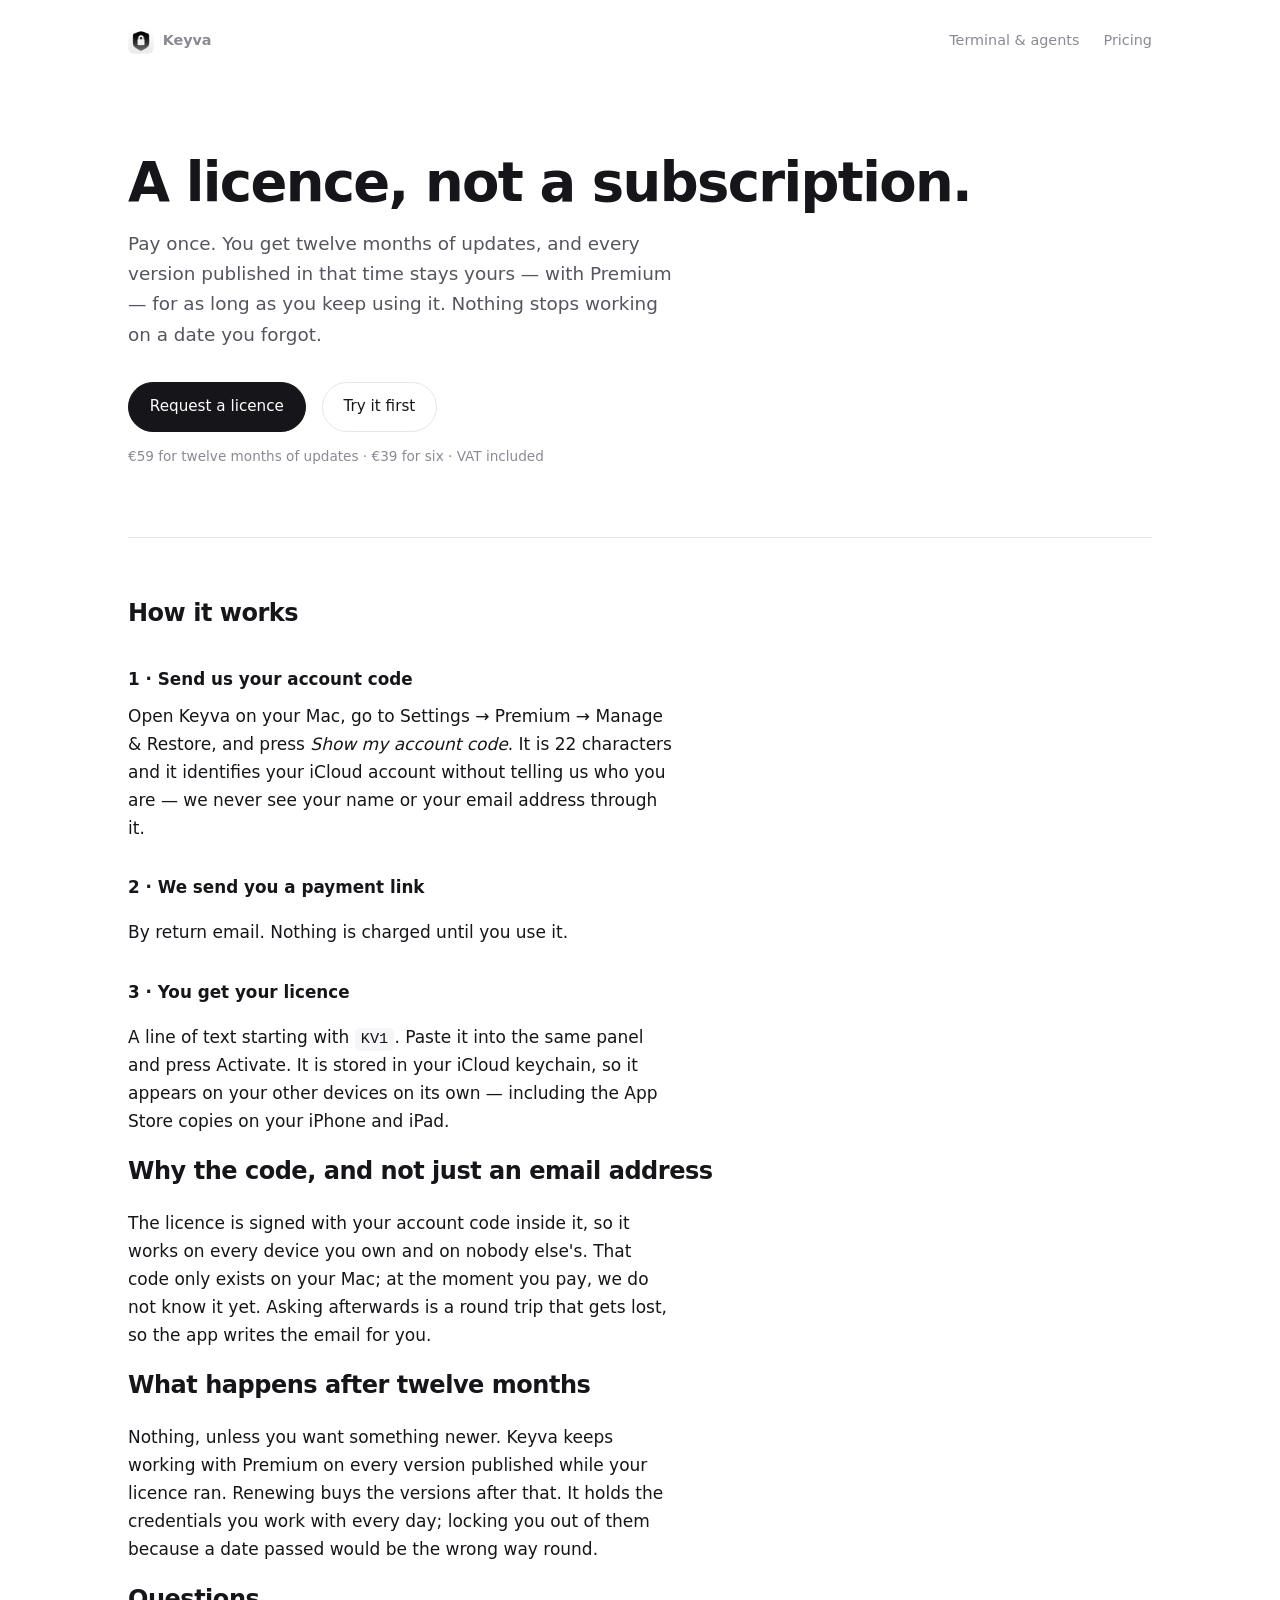
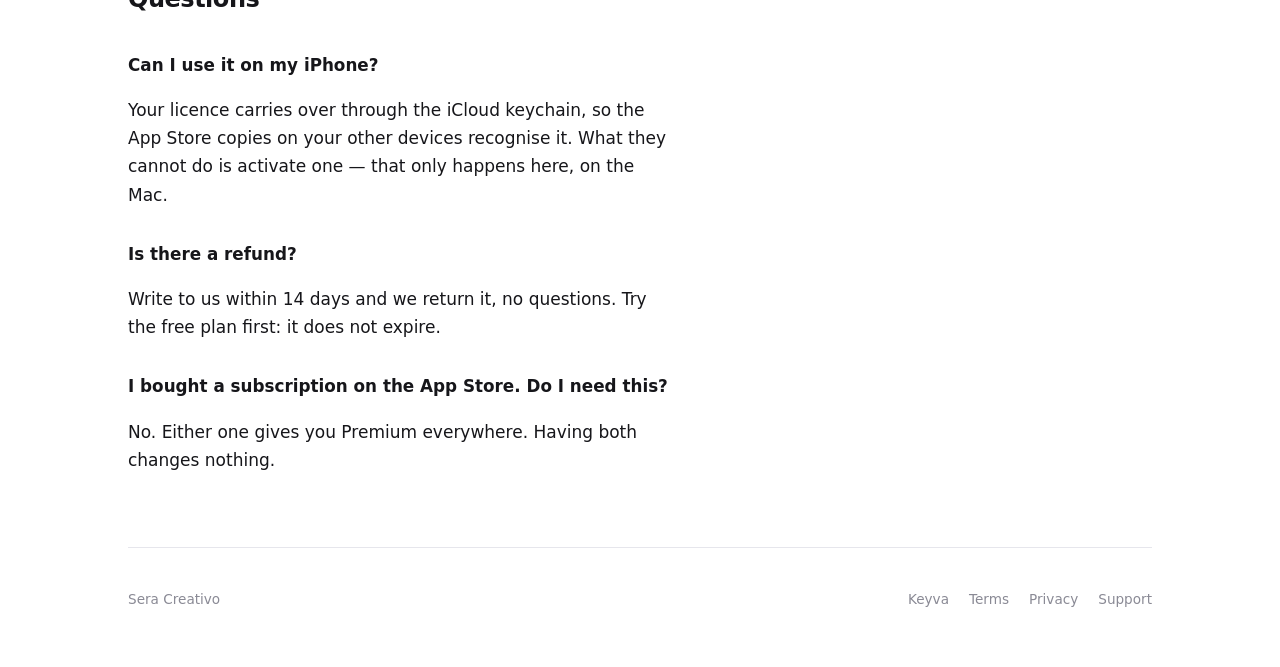
==== buy/index.html @ 30eb87bc "Keyva 1.0.12 — the site, the download and the update feed First publication of the direct build. The" ====
<!doctype html>
<html lang="en">
<head>
<meta charset="utf-8">
<meta name="viewport" content="width=device-width, initial-scale=1">
<title>Buy Keyva — a licence, not a subscription</title>
<meta name="description" content="A one-off licence for Keyva on the Mac: twelve months of updates, and the versions it covers are yours forever.">
<link rel="stylesheet" href="/style.css">
<link rel="icon" href="/icon.png">
</head>
<body>

<header class="site-head wrap">
    <a class="mark" href="/"><img src="/icon.png" alt=""> Keyva</a>
    <nav>
        <a href="/#tools">Terminal &amp; agents</a>
        <a href="/#pricing">Pricing</a>
    </nav>
</header>

<div class="wrap">

<section class="hero">
    <h1>A licence, not a&nbsp;subscription.</h1>
    <p class="lede">
        Pay once. You get twelve months of updates, and every version published in
        that time stays yours — with Premium — for as long as you keep using it.
        Nothing stops working on a date you forgot.
    </p>
    <div class="actions">
        <a class="button" id="buy" href="#">Request a licence</a>
        <a class="button ghost" href="/Keyva-1.0.12.dmg">Try it first</a>
    </div>
    <p class="note">€59 for twelve months of updates · €39 for six · VAT included</p>
</section>

<section>
    <h2>How it works</h2>

    <h3>1 · Send us your account code</h3>
    <p>
        Open Keyva on your Mac, go to Settings → Premium → Manage &amp; Restore, and
        press <em>Show my account code</em>. It is 22 characters and it identifies
        your iCloud account without telling us who you are — we never see your name
        or your email address through it.
    </p>

    <h3>2 · We send you a payment link</h3>
    <p>By return email. Nothing is charged until you use it.</p>

    <h3>3 · You get your licence</h3>
    <p>
        A line of text starting with <code>KV1</code>. Paste it into the same panel
        and press Activate. It is stored in your iCloud keychain, so it appears on
        your other devices on its own — including the App Store copies on your iPhone
        and iPad.
    </p>

    <h2>Why the code, and not just an email address</h2>
    <p>
        The licence is signed with your account code inside it, so it works on every
        device you own and on nobody else's. That code only exists on your Mac; at
        the moment you pay, we do not know it yet. Asking afterwards is a round trip
        that gets lost, so the app writes the email for you.
    </p>

    <h2>What happens after twelve months</h2>
    <p>
        Nothing, unless you want something newer. Keyva keeps working with Premium on
        every version published while your licence ran. Renewing buys the versions
        after that. It holds the credentials you work with every day; locking you out
        of them because a date passed would be the wrong way round.
    </p>

    <h2>Questions</h2>
    <h3>Can I use it on my iPhone?</h3>
    <p>
        Your licence carries over through the iCloud keychain, so the App Store copies
        on your other devices recognise it. What they cannot do is activate one —
        that only happens here, on the Mac.
    </p>
    <h3>Is there a refund?</h3>
    <p>
        Write to us within 14 days and we return it, no questions. Try the free plan
        first: it does not expire.
    </p>
    <h3>I bought a subscription on the App Store. Do I need this?</h3>
    <p>No. Either one gives you Premium everywhere. Having both changes nothing.</p>
</section>

</div>

<footer class="site-foot wrap">
    <span>Sera Creativo</span>
    <nav>
        <a href="/">Keyva</a>
        <a href="/terms/">Terms</a>
        <a href="/privacy/">Privacy</a>
        <a href="mailto:keyva@seracreativo.com">Support</a>
    </nav>
</footer>

<script>
// Written in script so the address is not sitting in the markup for a crawler to
// harvest. Everything else on this page works without JavaScript; this only
// prefills a mail draft.
(function () {
    var body = [
        "Hi,",
        "",
        "I'd like to buy a Keyva licence.",
        "",
        "My account code is:",
        "(Settings → Premium → Manage & Restore → Show my account code)",
        "",
        "Send me the payment link and I'll take it from there.",
        "",
        "Thanks."
    ].join("\n");
    var a = document.getElementById("buy");
    a.href = "mailto:keyva@seracreativo.com"
        + "?subject=" + encodeURIComponent("Keyva licence")
        + "&body=" + encodeURIComponent(body).replace(/%20/g, "%20");
})();
</script>

</body>
</html>
---- style.css ----
/* Keyva — keyva.seracreativo.com */

:root {
    --ink: #16161a;
    --ink-soft: #55555f;
    --ink-faint: #8a8a95;
    --paper: #ffffff;
    --paper-tint: #f6f6f8;
    --line: #e6e6ec;
    --accent: #16161a;
    --radius: 14px;
    --measure: 34rem;
}

@media (prefers-color-scheme: dark) {
    :root {
        --ink: #f2f2f5;
        --ink-soft: #a8a8b3;
        --ink-faint: #71717d;
        --paper: #0e0e11;
        --paper-tint: #17171c;
        --line: #26262e;
        --accent: #f2f2f5;
    }
}

*, *::before, *::after { box-sizing: border-box; }

html { -webkit-text-size-adjust: 100%; }

body {
    margin: 0;
    font: 400 17px/1.65 -apple-system, BlinkMacSystemFont, "SF Pro Text", system-ui, sans-serif;
    color: var(--ink);
    background: var(--paper);
    -webkit-font-smoothing: antialiased;
}

/* One column, centred, with room to breathe on either side. Everything on the
   site sits in this grid so headings, prose and cards line up down the page. */
.wrap {
    width: min(64rem, 100% - 3rem);
    margin-inline: auto;
}

a { color: inherit; }

/* Header */

.site-head {
    display: flex;
    align-items: center;
    justify-content: space-between;
    gap: 1.5rem;
    padding: 1.75rem 0;
    font-size: 0.9rem;
}

.site-head nav {
    display: flex;
    gap: 1.5rem;
}

.site-head a {
    color: var(--ink-faint);
    text-decoration: none;
    transition: color 0.15s;
}

.site-head a:hover { color: var(--ink); }

.mark {
    display: inline-flex;
    align-items: center;
    gap: 0.55rem;
    font-weight: 600;
    letter-spacing: -0.01em;
    color: var(--ink);
    text-decoration: none;
}

.mark img { width: 26px; height: 26px; border-radius: 6px; }

/* Hero */

.hero {
    padding: 4.5rem 0 3.5rem;
    border-bottom: 1px solid var(--line);
}

h1 {
    margin: 0 0 1rem;
    font-size: clamp(2.2rem, 6vw, 3.4rem);
    line-height: 1.08;
    letter-spacing: -0.03em;
    font-weight: 600;
}

.lede {
    max-width: var(--measure);
    margin: 0 0 2rem;
    font-size: 1.15rem;
    color: var(--ink-soft);
}

/* Buttons */

.actions {
    display: flex;
    flex-wrap: wrap;
    align-items: center;
    gap: 0.75rem 1rem;
}

.button {
    display: inline-block;
    padding: 0.7rem 1.3rem;
    border: 1px solid var(--accent);
    border-radius: 999px;
    background: var(--accent);
    color: var(--paper);
    font-size: 0.95rem;
    font-weight: 500;
    text-decoration: none;
    transition: opacity 0.15s;
}

.button:hover { opacity: 0.85; }

.button.ghost {
    background: transparent;
    color: var(--ink);
    border-color: var(--line);
}

.note {
    font-size: 0.85rem;
    color: var(--ink-faint);
}

/* Sections */

section { padding: 3.5rem 0; }

h2 {
    margin: 0 0 0.75rem;
    font-size: 1.5rem;
    letter-spacing: -0.02em;
    font-weight: 600;
}

h3 {
    margin: 2rem 0 0.5rem;
    font-size: 1.05rem;
    font-weight: 600;
}

p { max-width: var(--measure); }

section > p:first-of-type { margin-top: 0; }

/* Two columns where there is room, one where there is not. Not flex: the cards
   have to line up across rows, and only a grid does that. */
.grid {
    display: grid;
    grid-template-columns: repeat(auto-fit, minmax(min(17rem, 100%), 1fr));
    gap: 1.25rem;
    margin-top: 2rem;
}

.card {
    padding: 1.4rem;
    border: 1px solid var(--line);
    border-radius: var(--radius);
    background: var(--paper-tint);
}

.card h3 { margin-top: 0; }

.card p {
    margin: 0;
    font-size: 0.95rem;
    color: var(--ink-soft);
}

/* Price */

.price {
    display: flex;
    align-items: baseline;
    gap: 0.5rem;
    margin-bottom: 0.5rem;
}

.price strong {
    font-size: 2rem;
    letter-spacing: -0.02em;
}

.price span {
    color: var(--ink-faint);
    font-size: 0.9rem;
}

/* Long-form pages */

.prose {
    max-width: 42rem;
    padding: 2.5rem 0 4rem;
}

.prose h1 { font-size: clamp(1.9rem, 4vw, 2.4rem); }

.prose h2 {
    margin-top: 2.5rem;
    padding-top: 1.5rem;
    border-top: 1px solid var(--line);
    font-size: 1.2rem;
}

.prose li { margin-bottom: 0.4rem; }

.prose .updated {
    margin-top: 0;
    font-size: 0.85rem;
    color: var(--ink-faint);
}

code {
    padding: 0.15em 0.4em;
    border-radius: 5px;
    background: var(--paper-tint);
    font: 0.9em ui-monospace, "SF Mono", Menlo, monospace;
}

/* A block of shell, which has to scroll inside itself rather than pushing the
   page sideways. */
pre {
    overflow-x: auto;
    padding: 1rem 1.1rem;
    border: 1px solid var(--line);
    border-radius: var(--radius);
    background: var(--paper-tint);
    font: 0.85rem/1.6 ui-monospace, "SF Mono", Menlo, monospace;
}

pre code { padding: 0; background: none; }

/* Footer */

.site-foot {
    padding: 2.5rem 0 3.5rem;
    border-top: 1px solid var(--line);
    display: flex;
    flex-wrap: wrap;
    justify-content: space-between;
    gap: 1rem;
    font-size: 0.85rem;
    color: var(--ink-faint);
}

.site-foot nav {
    display: flex;
    flex-wrap: wrap;
    gap: 1.25rem;
}

.site-foot a { text-decoration: none; }

.site-foot a:hover { color: var(--ink); }
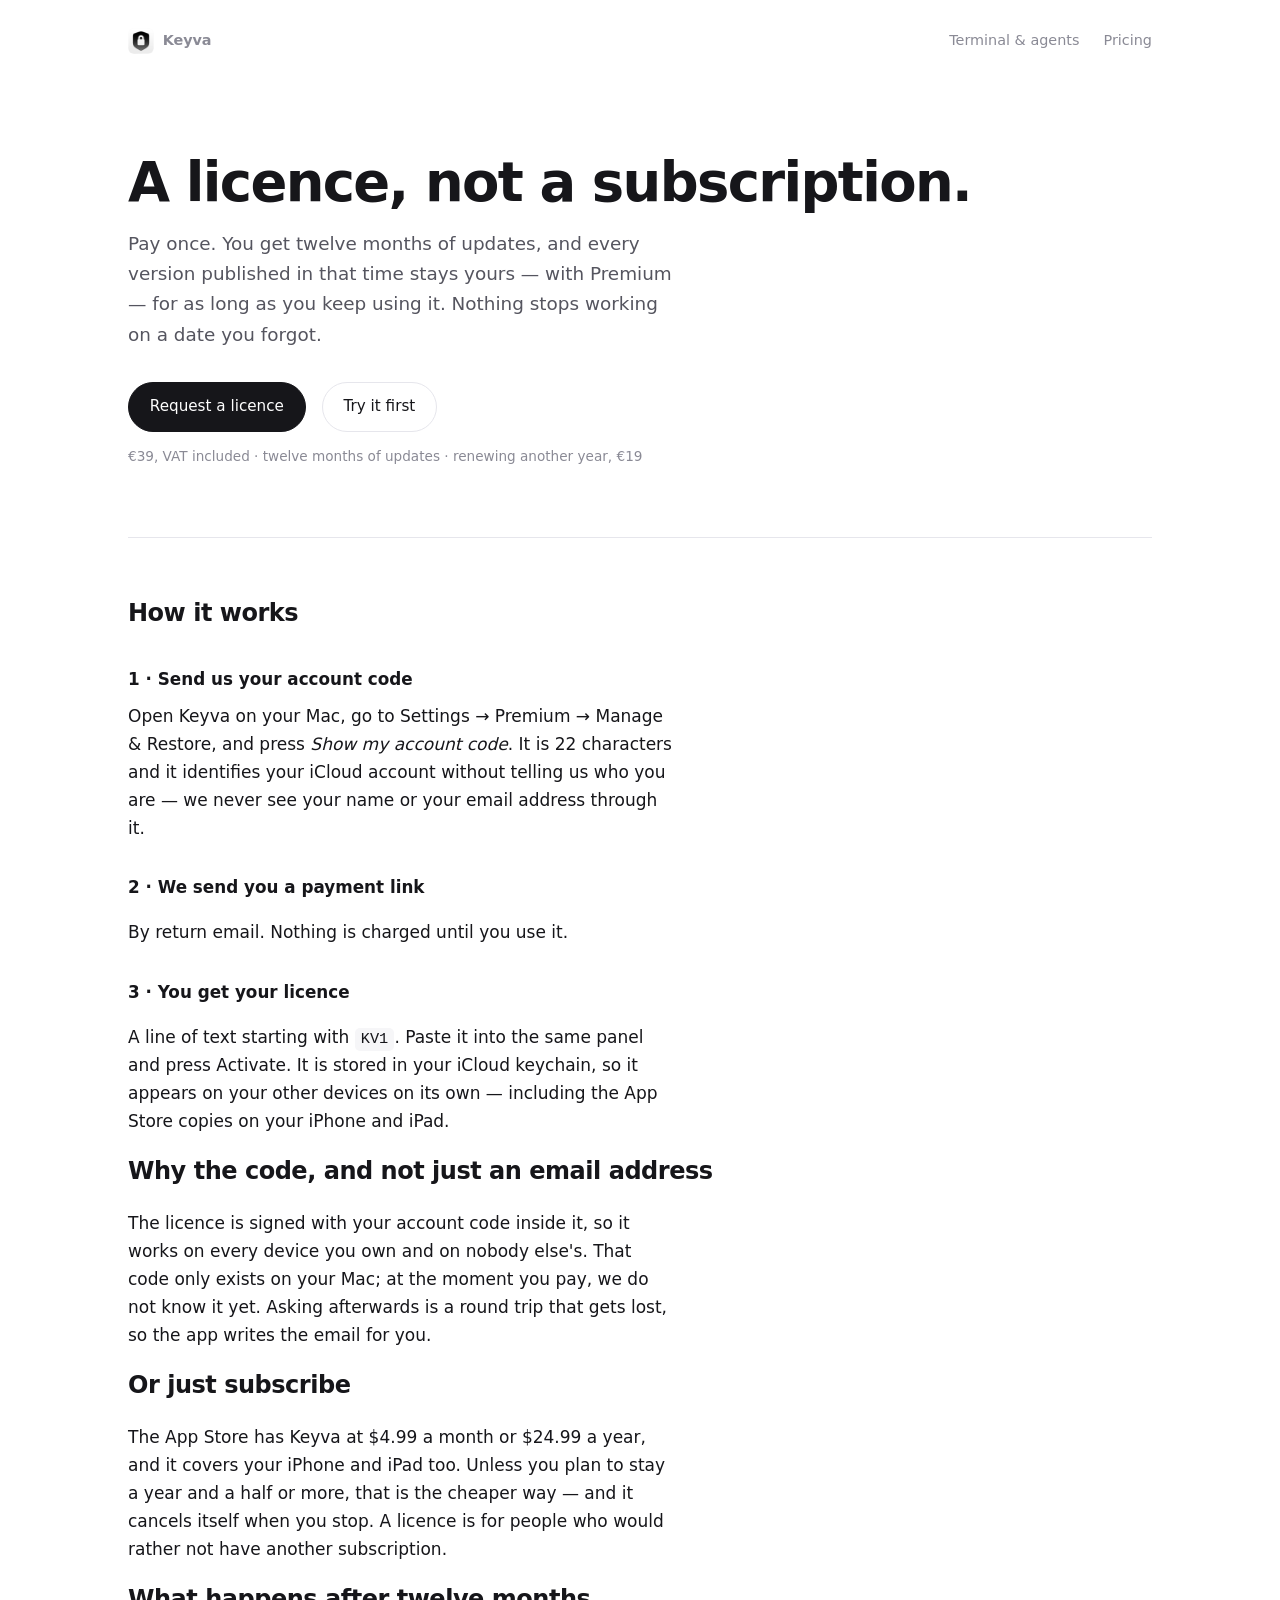
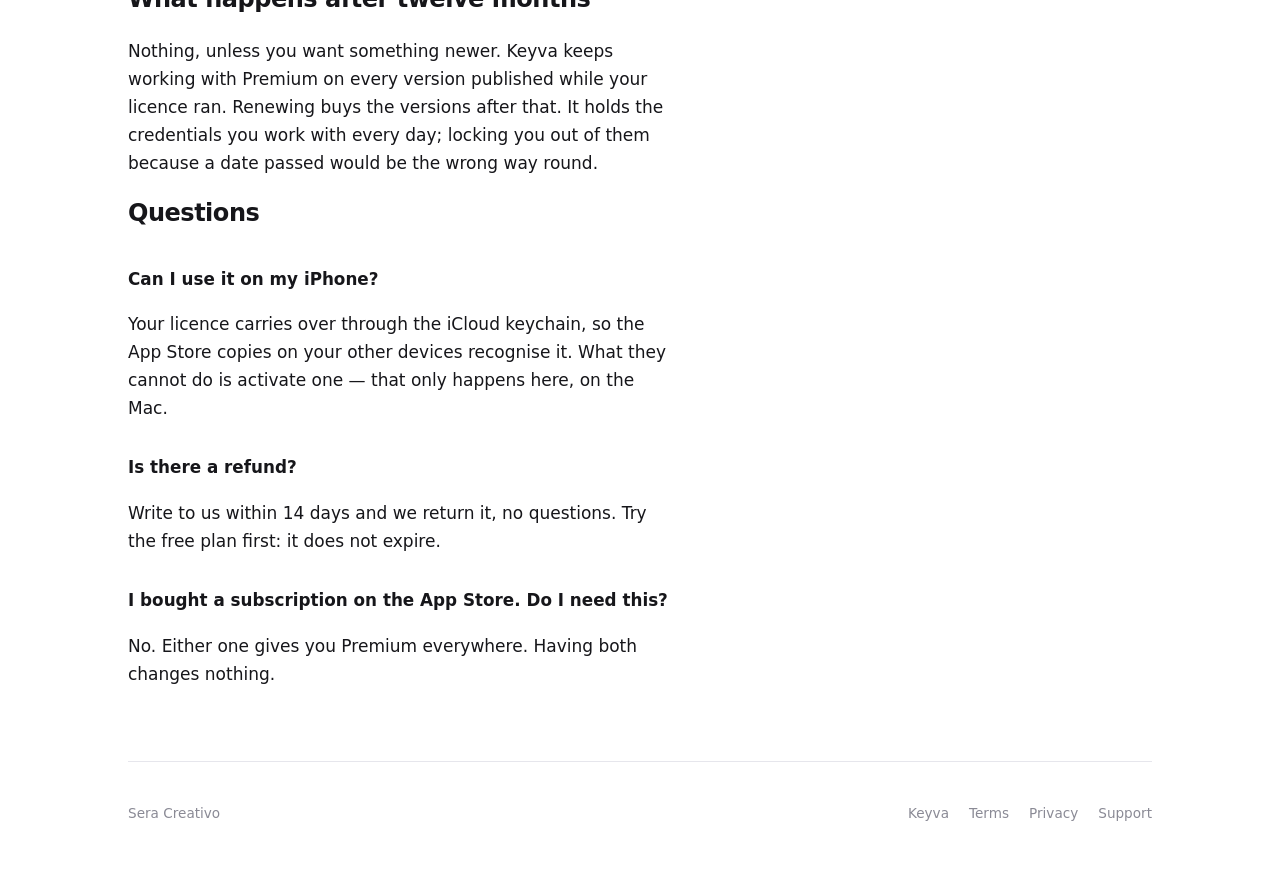
==== commit 28362617: "Pricing: one licence at €39, and say when subscribing is the better deal The numbers I had invented " ====
--- a/buy/index.html
+++ b/buy/index.html
@@ -31,7 +31,7 @@
         <a class="button" id="buy" href="#">Request a licence</a>
         <a class="button ghost" href="/Keyva-1.0.12.dmg">Try it first</a>
     </div>
-    <p class="note">€59 for twelve months of updates · €39 for six · VAT included</p>
+    <p class="note">€39, VAT included · twelve months of updates · renewing another year, €19</p>
 </section>
 
 <section>
@@ -62,6 +62,14 @@
         device you own and on nobody else's. That code only exists on your Mac; at
         the moment you pay, we do not know it yet. Asking afterwards is a round trip
         that gets lost, so the app writes the email for you.
+    </p>
+
+    <h2>Or just subscribe</h2>
+    <p>
+        The App Store has Keyva at $4.99 a month or $24.99 a year, and it covers
+        your iPhone and iPad too. Unless you plan to stay a year and a half or
+        more, that is the cheaper way — and it cancels itself when you stop. A
+        licence is for people who would rather not have another subscription.
     </p>
 
     <h2>What happens after twelve months</h2>
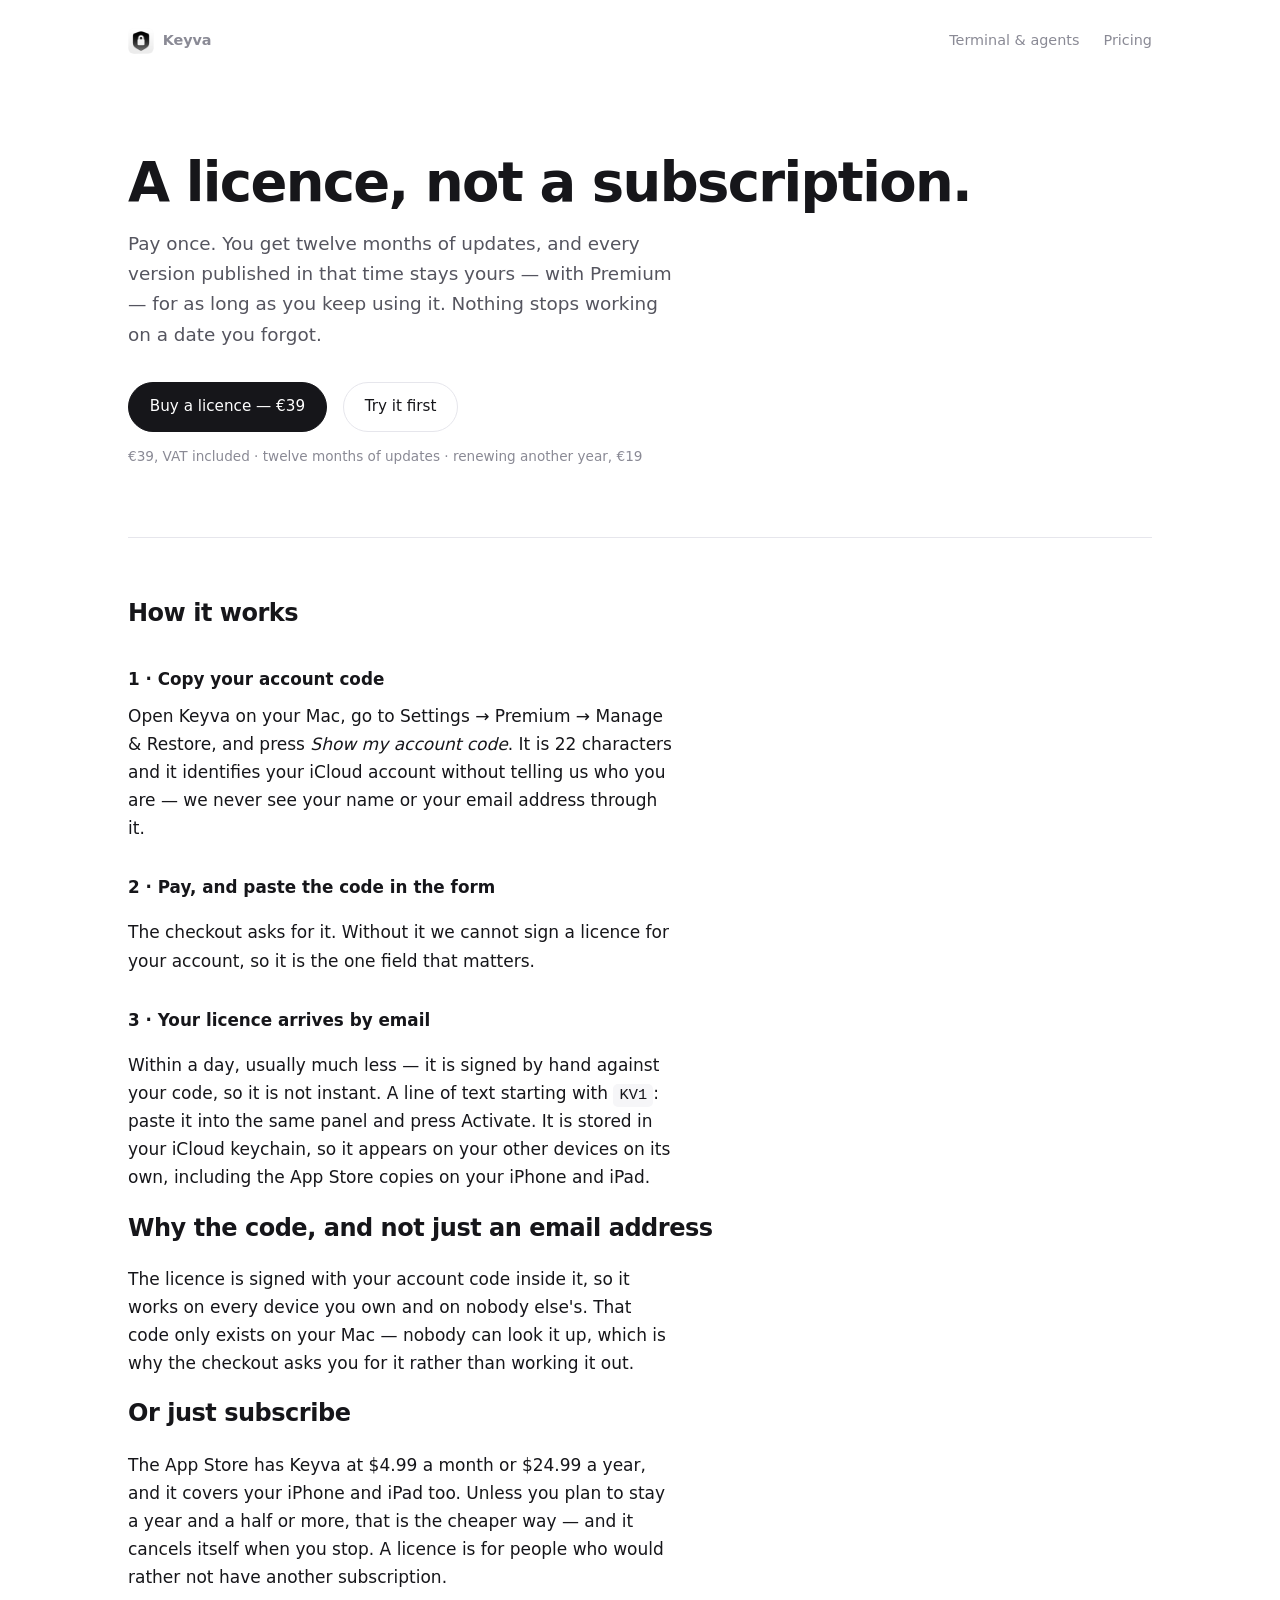
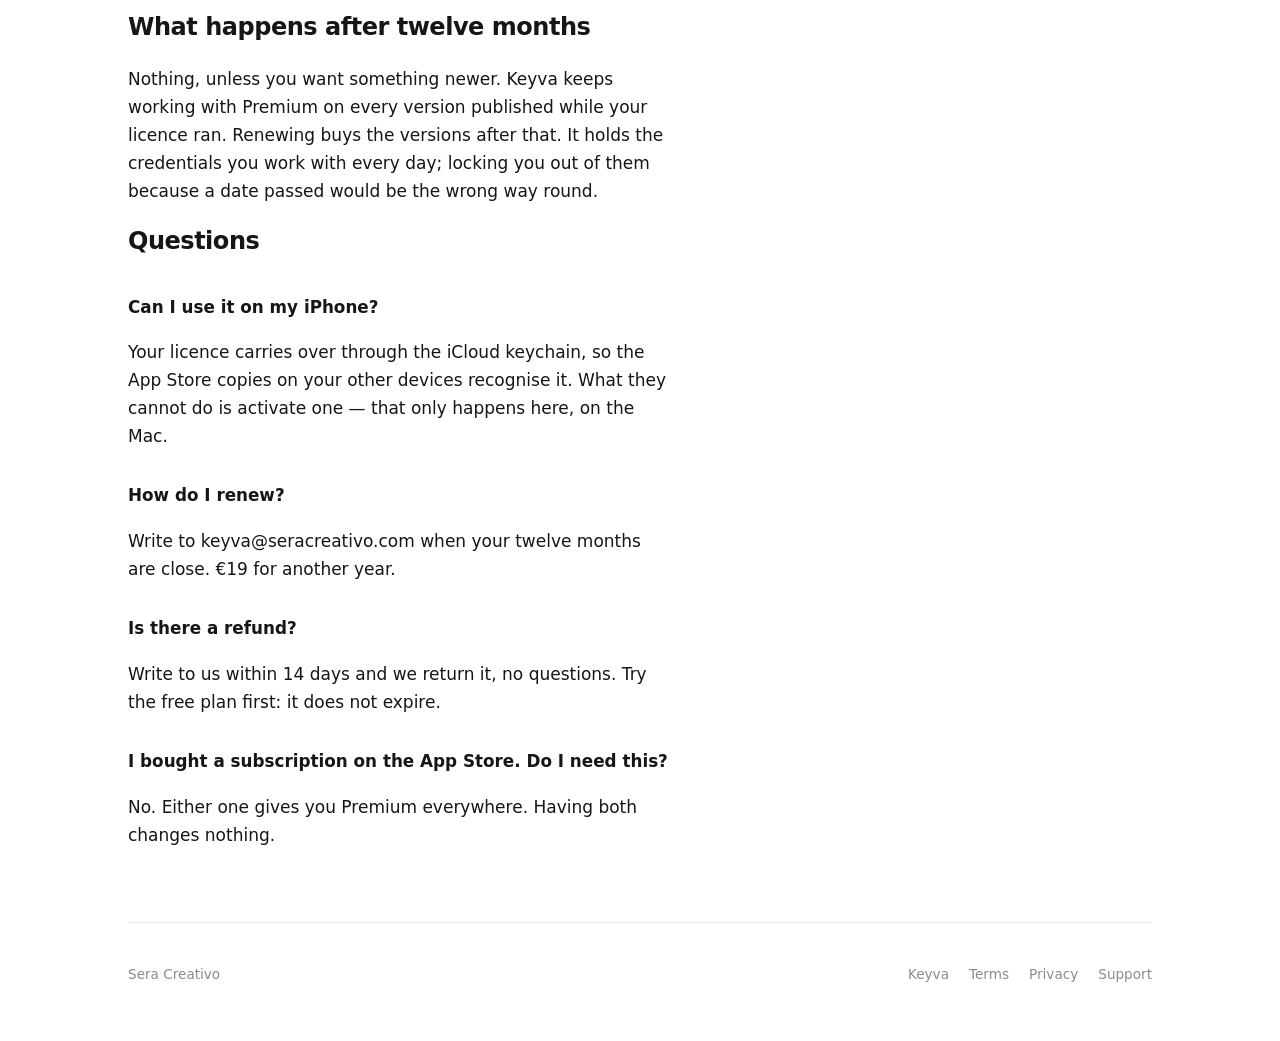
==== commit 4238476d: "Buy: pay on the page instead of asking by email The Stripe link collects the account code as a requi" ====
--- a/buy/index.html
+++ b/buy/index.html
@@ -28,8 +28,8 @@
         Nothing stops working on a date you forgot.
     </p>
     <div class="actions">
-        <a class="button" id="buy" href="#">Request a licence</a>
-        <a class="button ghost" href="/Keyva-1.0.12.dmg">Try it first</a>
+        <a class="button" href="https://buy.stripe.com/00wdRacS96T702j9VyfrW00">Buy a licence — €39</a>
+        <a class="button ghost" href="/download">Try it first</a>
     </div>
     <p class="note">€39, VAT included · twelve months of updates · renewing another year, €19</p>
 </section>
@@ -37,7 +37,7 @@
 <section>
     <h2>How it works</h2>
 
-    <h3>1 · Send us your account code</h3>
+    <h3>1 · Copy your account code</h3>
     <p>
         Open Keyva on your Mac, go to Settings → Premium → Manage &amp; Restore, and
         press <em>Show my account code</em>. It is 22 characters and it identifies
@@ -45,23 +45,27 @@
         or your email address through it.
     </p>
 
-    <h3>2 · We send you a payment link</h3>
-    <p>By return email. Nothing is charged until you use it.</p>
+    <h3>2 · Pay, and paste the code in the form</h3>
+    <p>
+        The checkout asks for it. Without it we cannot sign a licence for your
+        account, so it is the one field that matters.
+    </p>
 
-    <h3>3 · You get your licence</h3>
+    <h3>3 · Your licence arrives by email</h3>
     <p>
-        A line of text starting with <code>KV1</code>. Paste it into the same panel
-        and press Activate. It is stored in your iCloud keychain, so it appears on
-        your other devices on its own — including the App Store copies on your iPhone
-        and iPad.
+        Within a day, usually much less — it is signed by hand against your code, so
+        it is not instant. A line of text starting with <code>KV1</code>: paste it
+        into the same panel and press Activate. It is stored in your iCloud keychain,
+        so it appears on your other devices on its own, including the App Store
+        copies on your iPhone and iPad.
     </p>
 
     <h2>Why the code, and not just an email address</h2>
     <p>
         The licence is signed with your account code inside it, so it works on every
-        device you own and on nobody else's. That code only exists on your Mac; at
-        the moment you pay, we do not know it yet. Asking afterwards is a round trip
-        that gets lost, so the app writes the email for you.
+        device you own and on nobody else's. That code only exists on your Mac —
+        nobody can look it up, which is why the checkout asks you for it rather than
+        working it out.
     </p>
 
     <h2>Or just subscribe</h2>
@@ -87,6 +91,8 @@
         on your other devices recognise it. What they cannot do is activate one —
         that only happens here, on the Mac.
     </p>
+    <h3>How do I renew?</h3>
+    <p>Write to keyva@seracreativo.com when your twelve months are close. €19 for another year.</p>
     <h3>Is there a refund?</h3>
     <p>
         Write to us within 14 days and we return it, no questions. Try the free plan
@@ -108,29 +114,5 @@
     </nav>
 </footer>
 
-<script>
-// Written in script so the address is not sitting in the markup for a crawler to
-// harvest. Everything else on this page works without JavaScript; this only
-// prefills a mail draft.
-(function () {
-    var body = [
-        "Hi,",
-        "",
-        "I'd like to buy a Keyva licence.",
-        "",
-        "My account code is:",
-        "(Settings → Premium → Manage & Restore → Show my account code)",
-        "",
-        "Send me the payment link and I'll take it from there.",
-        "",
-        "Thanks."
-    ].join("\n");
-    var a = document.getElementById("buy");
-    a.href = "mailto:keyva@seracreativo.com"
-        + "?subject=" + encodeURIComponent("Keyva licence")
-        + "&body=" + encodeURIComponent(body).replace(/%20/g, "%20");
-})();
-</script>
-
 </body>
 </html>
